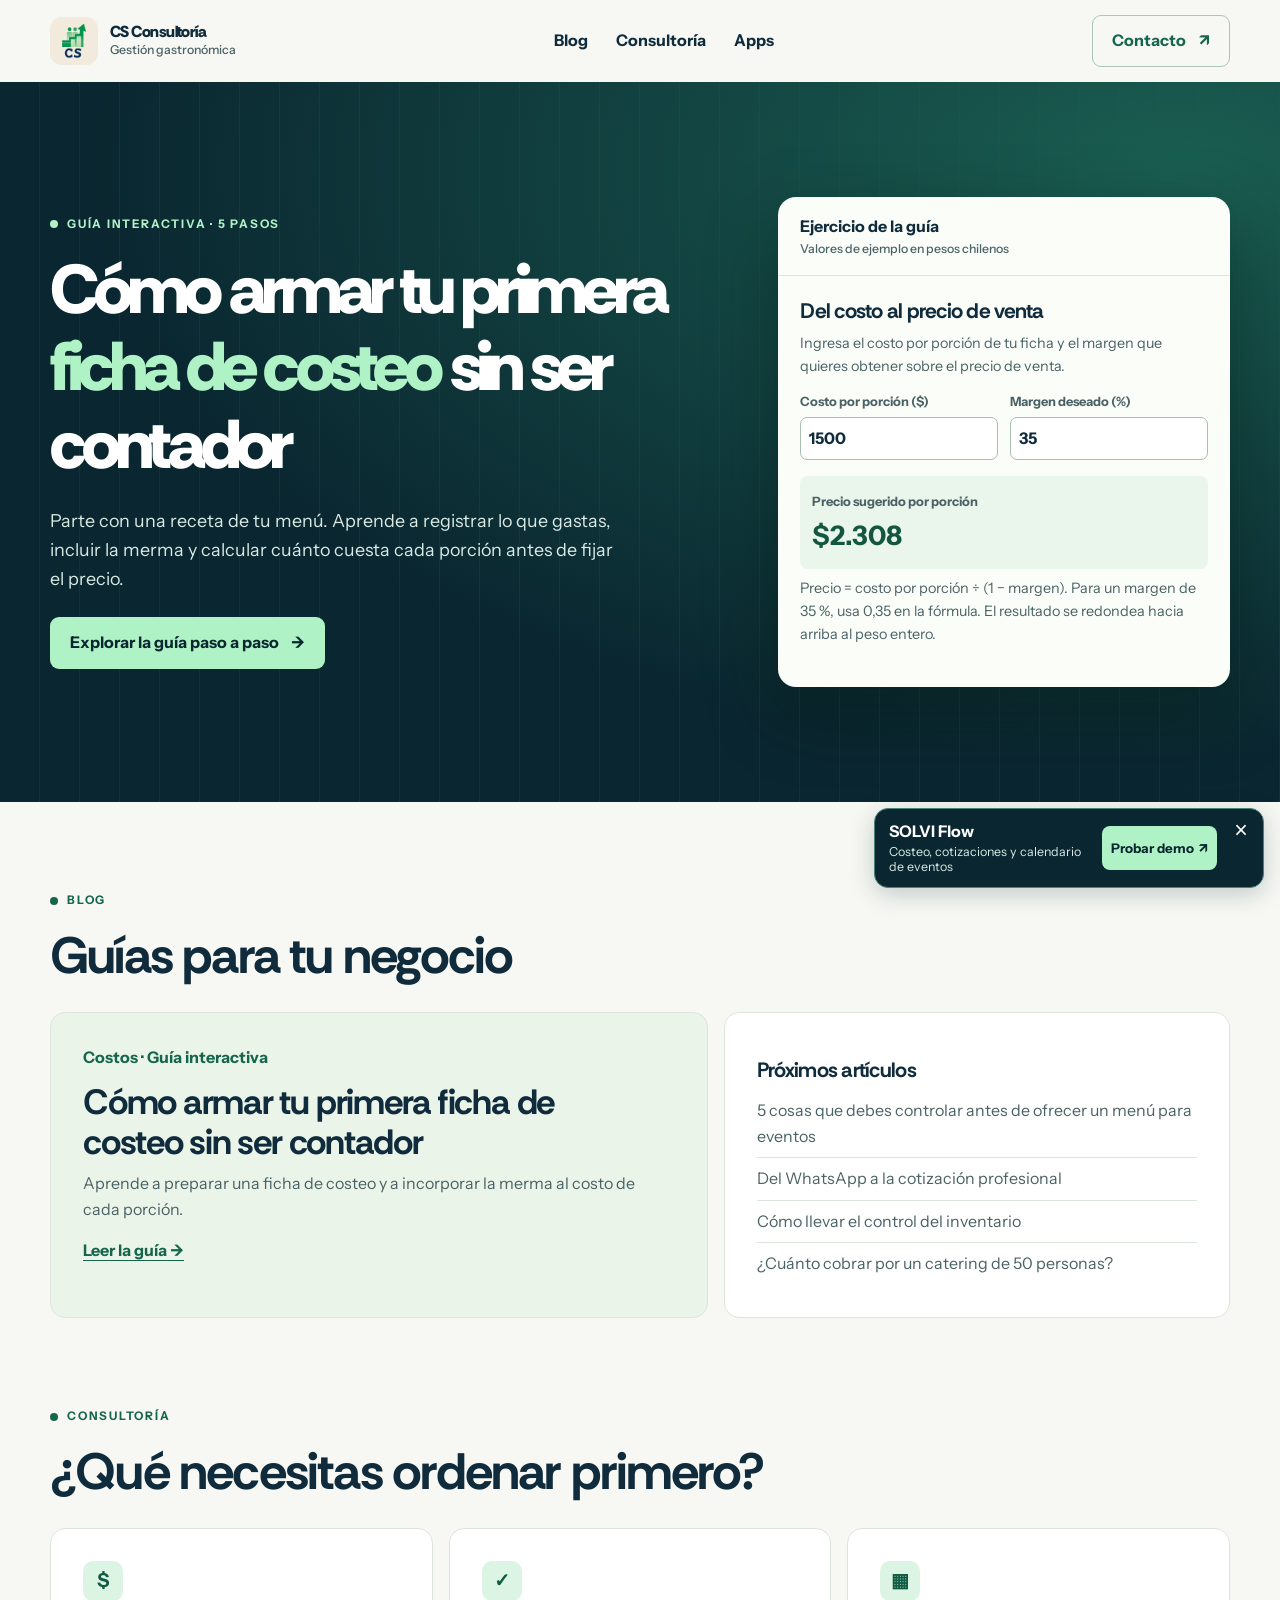
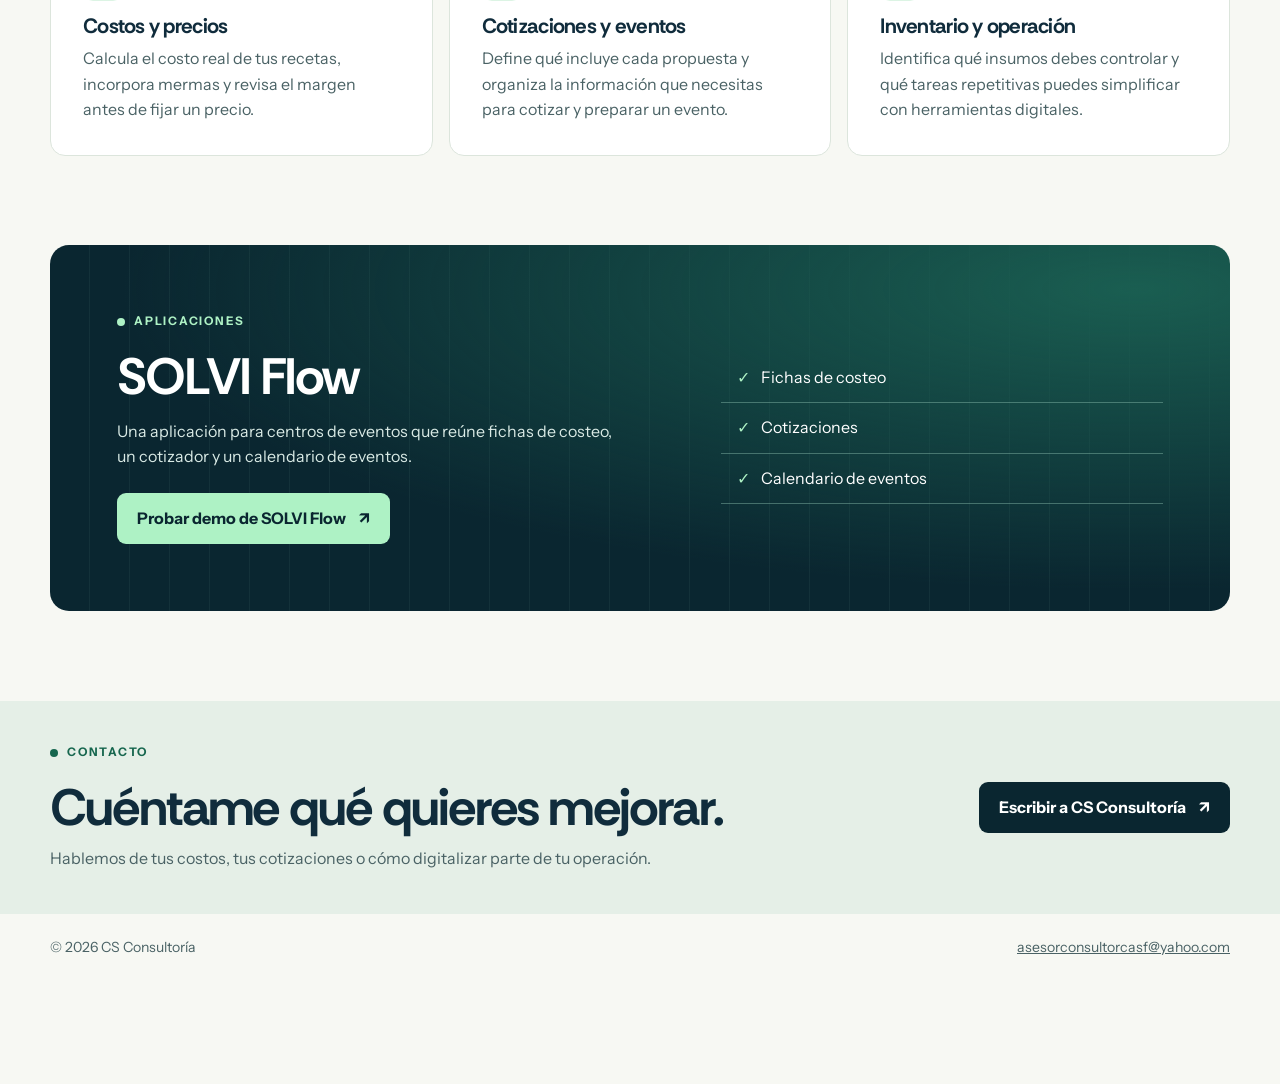
==== index.html @ 9148f093 "Add files via upload" ====
<!doctype html>
<html lang="es-CL">
<head>
<meta charset="utf-8">
<meta name="viewport" content="width=device-width,initial-scale=1">
<meta name="description" content="Aprende a armar tu primera ficha de costeo, calcular el costo por porción y fijar un precio de venta con el margen que buscas.">
<title>Tu primera ficha de costeo · CS Consultoría</title>
<link rel="icon" href="logo-cs.png">
<link rel="stylesheet" href="estilo.css">
<script src="costeo.js" defer></script>
<script src="solvi.js" defer></script>
</head>
<body>
<a class="skip" href="#inicio">Saltar al contenido</a>
<header class="wrap top">
<a class="brand" href="index.html"><img src="logo-cs.png" alt="" width="48" height="48"><span>CS Consultoría<small>Gestión gastronómica</small></span></a>
<nav aria-label="Principal"><a href="#blog">Blog</a><a href="#consultoria">Consultoría</a><a href="#apps">Apps</a></nav>
<a class="button outline top-contact" href="#contacto">Contacto <span aria-hidden="true">↗</span></a>
</header>
<main id="inicio">
<section class="hero"><div class="wrap hero-grid">
<div>
<p class="eyebrow"><span></span> Guía interactiva · 5 pasos</p>
<h1>Cómo armar tu primera <em>ficha de costeo</em> sin ser contador</h1>
<p class="intro">Parte con una receta de tu menú. Aprende a registrar lo que gastas, incluir la merma y calcular cuánto cuesta cada porción antes de fijar el precio.</p>
<div class="actions"><a class="button primary" href="articulo-ficha-costeo.html">Explorar la guía paso a paso <span aria-hidden="true">→</span></a></div>
</div>
<div class="demo" id="calculadora" aria-labelledby="demo-title">
<div class="demo-top"><div><strong>Ejercicio de la guía</strong><small>Valores de ejemplo en pesos chilenos</small></div></div>
<div class="demo-body">
<h2 id="demo-title">Del costo al precio de venta</h2>
<p>Ingresa el costo por porción de tu ficha y el margen que quieres obtener sobre el precio de venta.</p>
<div class="inputs">
<label for="costo">Costo por porción ($)<input id="costo" type="number" inputmode="numeric" min="1" max="999999999" step="1" value="1500" required></label>
<label for="margen">Margen deseado (%)<input id="margen" type="number" inputmode="numeric" min="0" max="99" step="1" value="35" required></label>
</div>
<div class="result" aria-live="polite" aria-atomic="true"><span>Precio sugerido por porción<strong id="precio">$2.308</strong></span></div>
<p>Precio = costo por porción ÷ (1 − margen). Para un margen de 35 %, usa 0,35 en la fórmula. El resultado se redondea hacia arriba al peso entero.</p>
<noscript><p>Activa JavaScript para recalcular el ejemplo.</p></noscript>
</div>
</div>
</div></section>
<section class="wrap section" id="blog">
<p class="eyebrow"><span></span> Blog</p><h2>Guías para tu negocio</h2>
<div class="blog-grid">
<article class="featured"><p class="tag">Costos · Guía interactiva</p><h3>Cómo armar tu primera ficha de costeo sin ser contador</h3><p>Aprende a preparar una ficha de costeo y a incorporar la merma al costo de cada porción.</p><a class="text-link" href="articulo-ficha-costeo.html">Leer la guía <span aria-hidden="true">→</span></a></article>
<aside class="upcoming"><h3>Próximos artículos</h3><ul><li>5 cosas que debes controlar antes de ofrecer un menú para eventos</li><li>Del WhatsApp a la cotización profesional</li><li>Cómo llevar el control del inventario</li><li>¿Cuánto cobrar por un catering de 50 personas?</li></ul></aside>
</div>
</section>
<section class="wrap section" id="consultoria">
<p class="eyebrow"><span></span> Consultoría</p>
<h2>¿Qué necesitas ordenar primero?</h2>
<div class="services">
<article><span class="symbol" aria-hidden="true">$</span><h3>Costos y precios</h3><p>Calcula el costo real de tus recetas, incorpora mermas y revisa el margen antes de fijar un precio.</p></article>
<article><span class="symbol" aria-hidden="true">✓</span><h3>Cotizaciones y eventos</h3><p>Define qué incluye cada propuesta y organiza la información que necesitas para cotizar y preparar un evento.</p></article>
<article><span class="symbol" aria-hidden="true">▦</span><h3>Inventario y operación</h3><p>Identifica qué insumos debes controlar y qué tareas repetitivas puedes simplificar con herramientas digitales.</p></article>
</div>
</section>
<section class="wrap section" id="apps">
<div class="product">
<div><p class="eyebrow"><span></span> Aplicaciones</p><h2>SOLVI Flow</h2><p>Una aplicación para centros de eventos que reúne fichas de costeo, un cotizador y un calendario de eventos.</p><a class="button primary" href="https://csepulveda1967-dev.github.io/centro-de-eventos/?centro=demo">Probar demo de SOLVI Flow <span aria-hidden="true">↗</span></a></div>
<ul><li>Fichas de costeo</li><li>Cotizaciones</li><li>Calendario de eventos</li></ul>
</div>
</section>
<section class="contact" id="contacto"><div class="wrap contact-inner"><div><p class="eyebrow"><span></span> Contacto</p><h2>Cuéntame qué quieres mejorar.</h2><p>Hablemos de tus costos, tus cotizaciones o cómo digitalizar parte de tu operación.</p></div><a class="button primary" href="mailto:asesorconsultorcasf@yahoo.com">Escribir a CS Consultoría <span aria-hidden="true">↗</span></a></div></section>
</main>
<footer class="wrap footer"><span>© 2026 CS Consultoría</span><a href="mailto:asesorconsultorcasf@yahoo.com">asesorconsultorcasf@yahoo.com</a></footer>
<aside class="solvi-promo" aria-label="Publicidad de SOLVI Flow" data-solvi-promo hidden>
  <button class="solvi-close" type="button" aria-label="Cerrar anuncio de SOLVI Flow" data-solvi-close>×</button>
  <div><strong>SOLVI Flow</strong><span>Costeo, cotizaciones y calendario de eventos</span></div>
  <a href="https://csepulveda1967-dev.github.io/centro-de-eventos/?centro=demo">Probar demo <span aria-hidden="true">↗</span></a>
</aside>
</body>
</html>
---- estilo.css ----
@import url('https://fonts.googleapis.com/css2?family=Instrument+Sans:wght@400;500;600;700&family=Rethink+Sans:wght@400;500;600;700;800&display=swap');
:root{--ink:#102c3c;--deep:#0a2630;--green:#16664e;--mint:#aef2c5;--paper:#f7f8f3;--muted:#4a6265;--line:#dce5dc}
*,*::before,*::after{box-sizing:border-box}
html{scroll-behavior:smooth}
body{margin:0;background:var(--paper);color:var(--ink);font:16px/1.6 "Instrument Sans",Arial,sans-serif}
h1,h2,h3,.brand{font-family:"Rethink Sans",Arial,sans-serif;line-height:1.12;margin:0;letter-spacing:-.035em}
h2{font-size:clamp(1.95rem,4vw,3.3rem)}
p{margin:0 0 1em}
a{color:inherit}
a:focus-visible,input:focus-visible{outline:3px solid #14805b;outline-offset:4px}
.hero a:focus-visible,.product a:focus-visible{outline-color:var(--mint)}
.wrap{width:min(1180px,calc(100% - 64px));margin-inline:auto}
.skip{position:absolute;left:1rem;top:-100px;background:white;padding:.5rem;z-index:3}
.skip:focus{top:1rem}
.top,.footer,.contact-inner{display:flex;justify-content:space-between;align-items:center;gap:1rem}
.top{min-height:82px;padding-block:12px}
.brand{display:flex;align-items:center;gap:12px;font-weight:800;text-decoration:none}
.brand img{object-fit:cover;border-radius:12px}
.brand small,.demo-top small{display:block;font:500 .77rem/1.5 "Instrument Sans",Arial,sans-serif;letter-spacing:0;color:var(--muted)}
nav{display:flex;gap:28px;font-weight:700}
nav a{text-decoration:none}
nav a:hover,.text-link:hover{text-decoration:underline;text-underline-offset:4px}
.button{display:inline-flex;align-items:center;justify-content:center;gap:12px;padding:12px 19px;border-radius:9px;font-weight:700;text-decoration:none;border:1px solid transparent;transition:background .2s,transform .2s}
.button:hover{transform:translateY(-2px)}
.outline{border-color:#acc5b7;color:var(--green)}
.primary{background:var(--mint);color:var(--deep)}
.primary:hover{background:#d1f9de}
.ghost{border-color:#668981;color:#f1faf5}
.hero,.product{color:#fff;background-color:var(--deep);background-image:radial-gradient(ellipse at 92% 12%,#1a5e51 0%,transparent 66%),repeating-linear-gradient(90deg,transparent 0 39px,#bdffe20d 39px 40px)}
.hero-grid{display:grid;grid-template-columns:1.25fr .85fr;gap:clamp(28px,5vw,76px);align-items:center;padding-block:clamp(58px,9vw,125px)}
.eyebrow{font-size:.74rem;text-transform:uppercase;letter-spacing:.15em;font-weight:700;color:var(--green);display:flex;align-items:center;gap:9px;margin-bottom:17px}
.eyebrow span{width:8px;height:8px;border-radius:50%;background:currentColor}
.hero .eyebrow,.product .eyebrow{color:var(--mint)}
h1{font-size:clamp(2.55rem,5.4vw,5rem);letter-spacing:-.07em;font-weight:800}
h1 em{font-style:normal;color:var(--mint)}
.intro{max-width:47ch;color:#d9eae5;font-size:1.12rem;margin-block:24px}
.actions{display:flex;gap:12px;flex-wrap:wrap}
.demo{background:#fbfdf9;color:var(--ink);border-radius:18px;box-shadow:0 25px 70px #04181066;overflow:hidden}
.demo-top{padding:17px 22px;display:flex;align-items:center;gap:12px;border-bottom:1px solid var(--line)}
.demo-body{padding:24px 22px 26px}
.demo-body h2{font-size:1.32rem}
.demo-body p{font-size:.9rem;color:var(--muted);margin-top:8px}
.inputs{display:grid;grid-template-columns:1fr 1fr;gap:12px}
.inputs label,.result span{min-width:0;font-size:.8rem;font-weight:700;color:var(--muted)}
input{width:100%;margin-top:4px;padding:8px;border:1px solid #a8beb0;border-radius:7px;font:inherit;font-size:1rem;color:var(--ink);background:white}
.result{margin-top:16px;padding:12px;background:#eaf5eb;border-radius:8px}
.result strong{display:block;font-size:clamp(1.2rem,2.1vw,1.8rem);color:#145740;overflow-wrap:anywhere}
.section{padding-block:clamp(48px,7vw,90px) 0}
.services,.blog-grid{display:grid;gap:16px;margin-top:27px}
.services{grid-template-columns:repeat(3,1fr)}
.services article,.featured,.upcoming{background:#fff;border:1px solid var(--line);border-radius:15px;padding:clamp(18px,3vw,32px)}
.symbol{display:grid;place-items:center;background:#dcf4e4;color:#115b43;border-radius:10px;width:40px;height:40px;font-size:1.2rem;font-weight:800}
.services h3,.featured h3,.upcoming h3{font-size:1.3rem;margin:13px 0 9px}
.services p,.featured p,.upcoming li,.contact p:not(.eyebrow){color:var(--muted);margin-bottom:0}
.product{display:grid;grid-template-columns:1.3fr 1fr;gap:30px;align-items:center;padding:clamp(26px,6vw,67px);border-radius:19px}
.product p:not(.eyebrow){color:#d9eae5;max-width:45ch;margin:13px 0 23px}
.product ul,.upcoming ul{margin:0;padding:0;list-style:none}
.product li{padding:12px 16px;border-bottom:1px solid #82b3a67a}
.product li::before{content:"✓";color:var(--mint);margin-right:11px}
.blog-grid{grid-template-columns:1.3fr 1fr}
.featured{background:#eaf4e9}
.featured h3{font-size:clamp(1.45rem,3vw,2.2rem);max-width:25ch}
.featured .tag,.text-link{color:var(--green);font-weight:700}
.text-link{display:inline-block;margin-top:16px;text-underline-offset:4px}
.upcoming li{padding:8px 0;border-bottom:1px solid var(--line)}
.upcoming li:last-child{border:0}
.contact{background:#e5efe7;margin-top:clamp(48px,7vw,90px);padding-block:42px}
.contact h2{margin-bottom:10px}
.contact .button{background:var(--deep);color:white;flex-shrink:0}
.contact .button:hover{background:var(--green)}
.footer{padding-block:22px;flex-wrap:wrap;font-size:.88rem;color:var(--muted)}
@media(max-width:800px){.hero-grid,.product{grid-template-columns:1fr}.demo{max-width:560px}.services{grid-template-columns:1fr}.contact-inner{align-items:flex-start;flex-direction:column}}
@media(max-width:560px){.wrap{width:calc(100% - 36px)}.top{flex-wrap:wrap}.top nav{order:1;flex-basis:100%;border-top:1px solid var(--line);padding-top:9px;gap:20px}.top-contact{padding:7px 10px}.blog-grid{grid-template-columns:1fr}}
@media(prefers-reduced-motion:reduce){*,*::before,*::after{scroll-behavior:auto!important;transition:none!important}}

body:has(.solvi-promo:not([hidden])) { padding-bottom: 104px; }
.solvi-promo {
  position: fixed;
  z-index: 10;
  inset: auto max(16px, env(safe-area-inset-right)) max(12px, env(safe-area-inset-bottom)) auto;
  width: min(390px, calc(100% - 32px));
  display: flex;
  align-items: center;
  gap: 12px;
  padding: 12px 46px 12px 14px;
  border: 1px solid #4a8175;
  border-radius: 14px;
  background: #0a2630;
  color: #fff;
  box-shadow: 0 6px 24px #0a263038;
  line-height: 1.25;
}
.solvi-promo[hidden] { display: none; }
.solvi-promo div { flex: 1; }
.solvi-promo strong { display: block; font-size: 1rem; }
.solvi-promo div span { display: block; margin-top: 3px; color: #d9eae5; font-size: .78rem; }
.solvi-promo a {
  display: inline-flex;
  align-items: center;
  gap: 4px;
  min-height: 44px;
  padding: 0 9px;
  border-radius: 8px;
  background: #aef2c5;
  color: #0a2630;
  font-size: .83rem;
  font-weight: 700;
  text-decoration: none;
  white-space: nowrap;
}
.solvi-close {
  position: absolute;
  right: 0;
  top: 0;
  width: 44px;
  height: 44px;
  border: 0;
  background: transparent;
  color: #fff;
  font-size: 1.45rem;
  cursor: pointer;
}
.solvi-promo :focus-visible { outline: 2px solid #fff; outline-offset: 2px; }
@media (max-width: 480px) {
  .solvi-promo div span { display: none; }
}
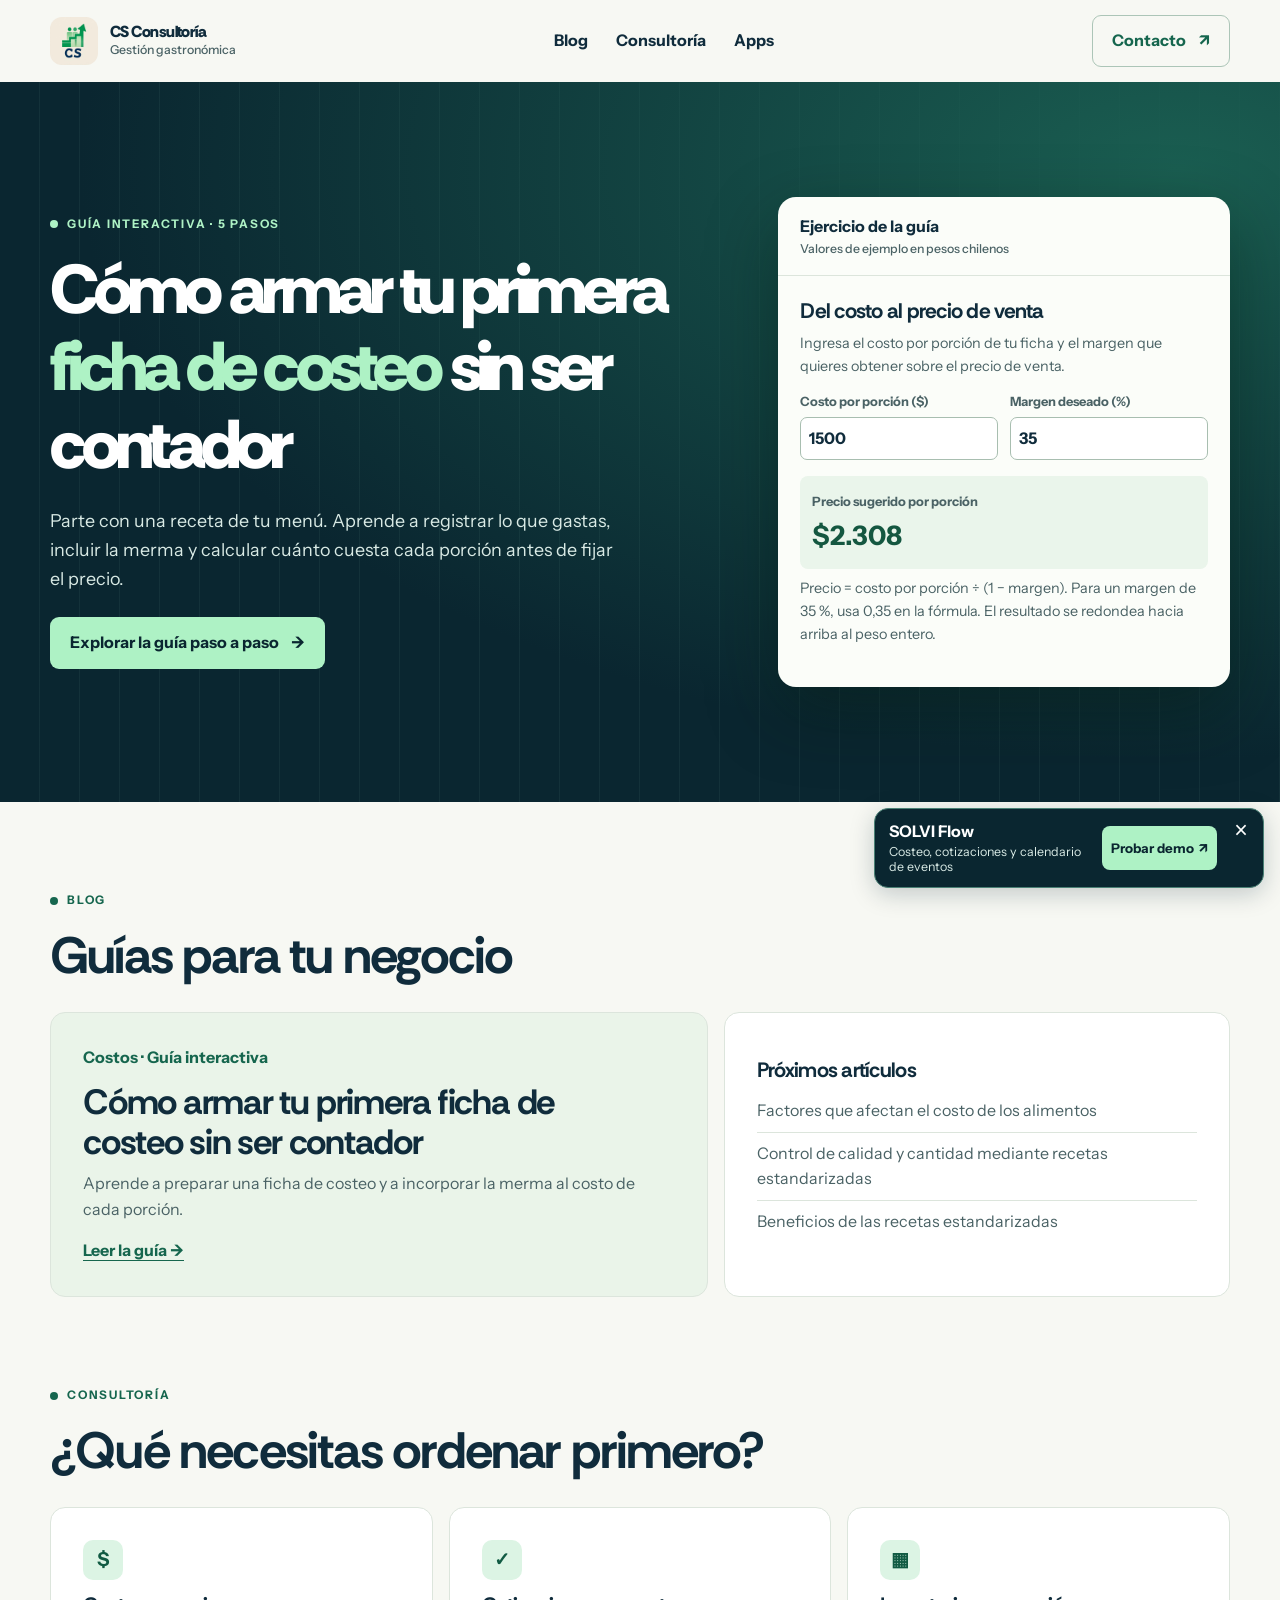
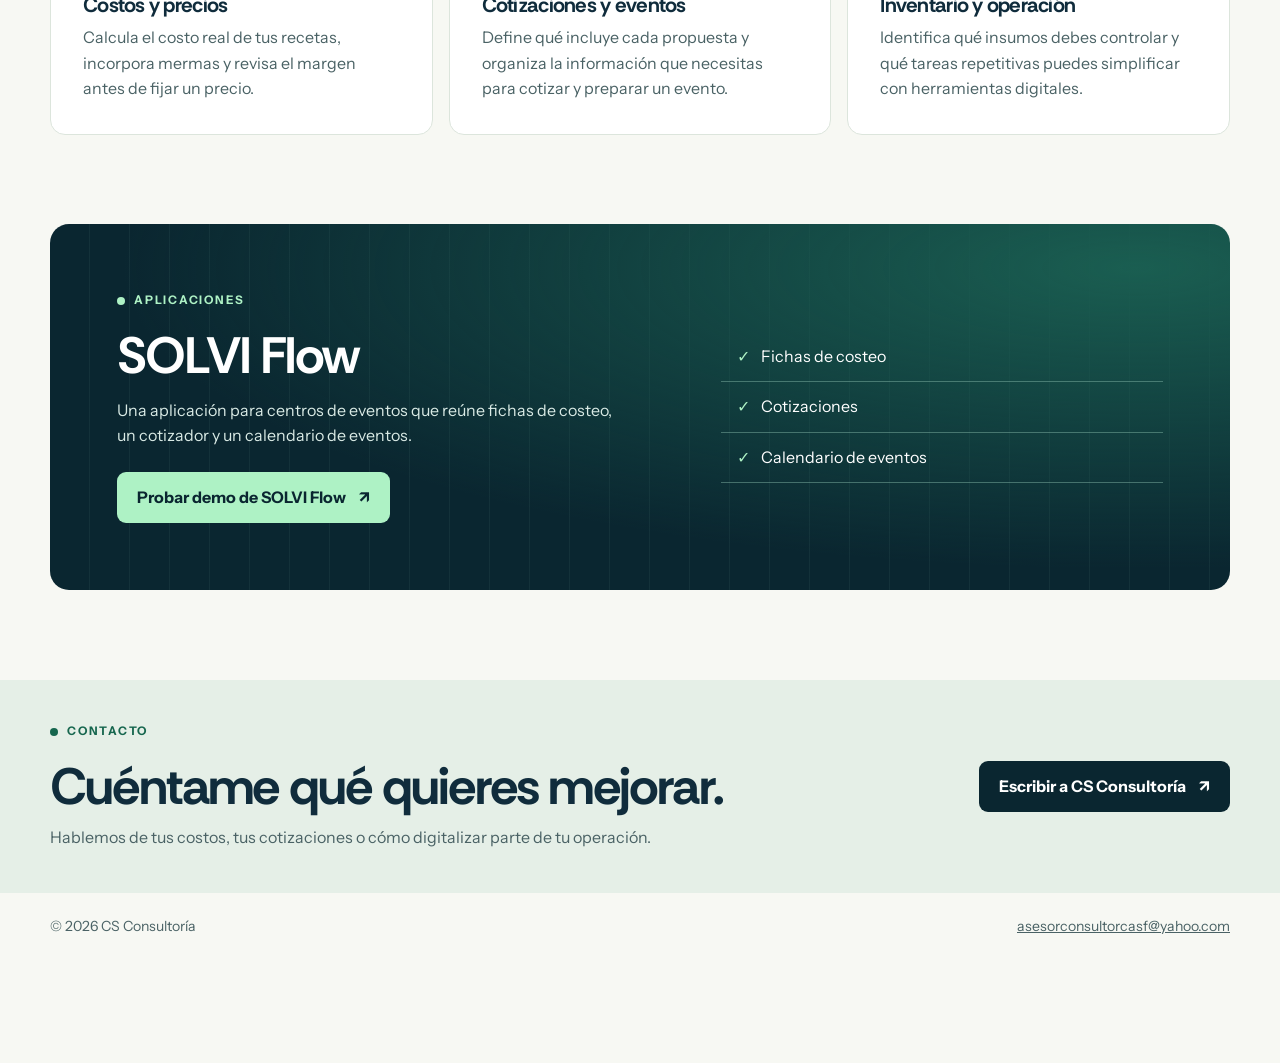
==== commit 6b1245c3: "Add files via upload" ====
--- a/index.html
+++ b/index.html
@@ -44,7 +44,14 @@
 <p class="eyebrow"><span></span> Blog</p><h2>Guías para tu negocio</h2>
 <div class="blog-grid">
 <article class="featured"><p class="tag">Costos · Guía interactiva</p><h3>Cómo armar tu primera ficha de costeo sin ser contador</h3><p>Aprende a preparar una ficha de costeo y a incorporar la merma al costo de cada porción.</p><a class="text-link" href="articulo-ficha-costeo.html">Leer la guía <span aria-hidden="true">→</span></a></article>
-<aside class="upcoming"><h3>Próximos artículos</h3><ul><li>5 cosas que debes controlar antes de ofrecer un menú para eventos</li><li>Del WhatsApp a la cotización profesional</li><li>Cómo llevar el control del inventario</li><li>¿Cuánto cobrar por un catering de 50 personas?</li></ul></aside>
+<aside class="upcoming">
+<h3>Próximos artículos</h3>
+<ul>
+  <li>Factores que afectan el costo de los alimentos</li>
+  <li>Control de calidad y cantidad mediante recetas estandarizadas</li>
+  <li>Beneficios de las recetas estandarizadas</li>
+</ul>
+</aside>
 </div>
 </section>
 <section class="wrap section" id="consultoria">
